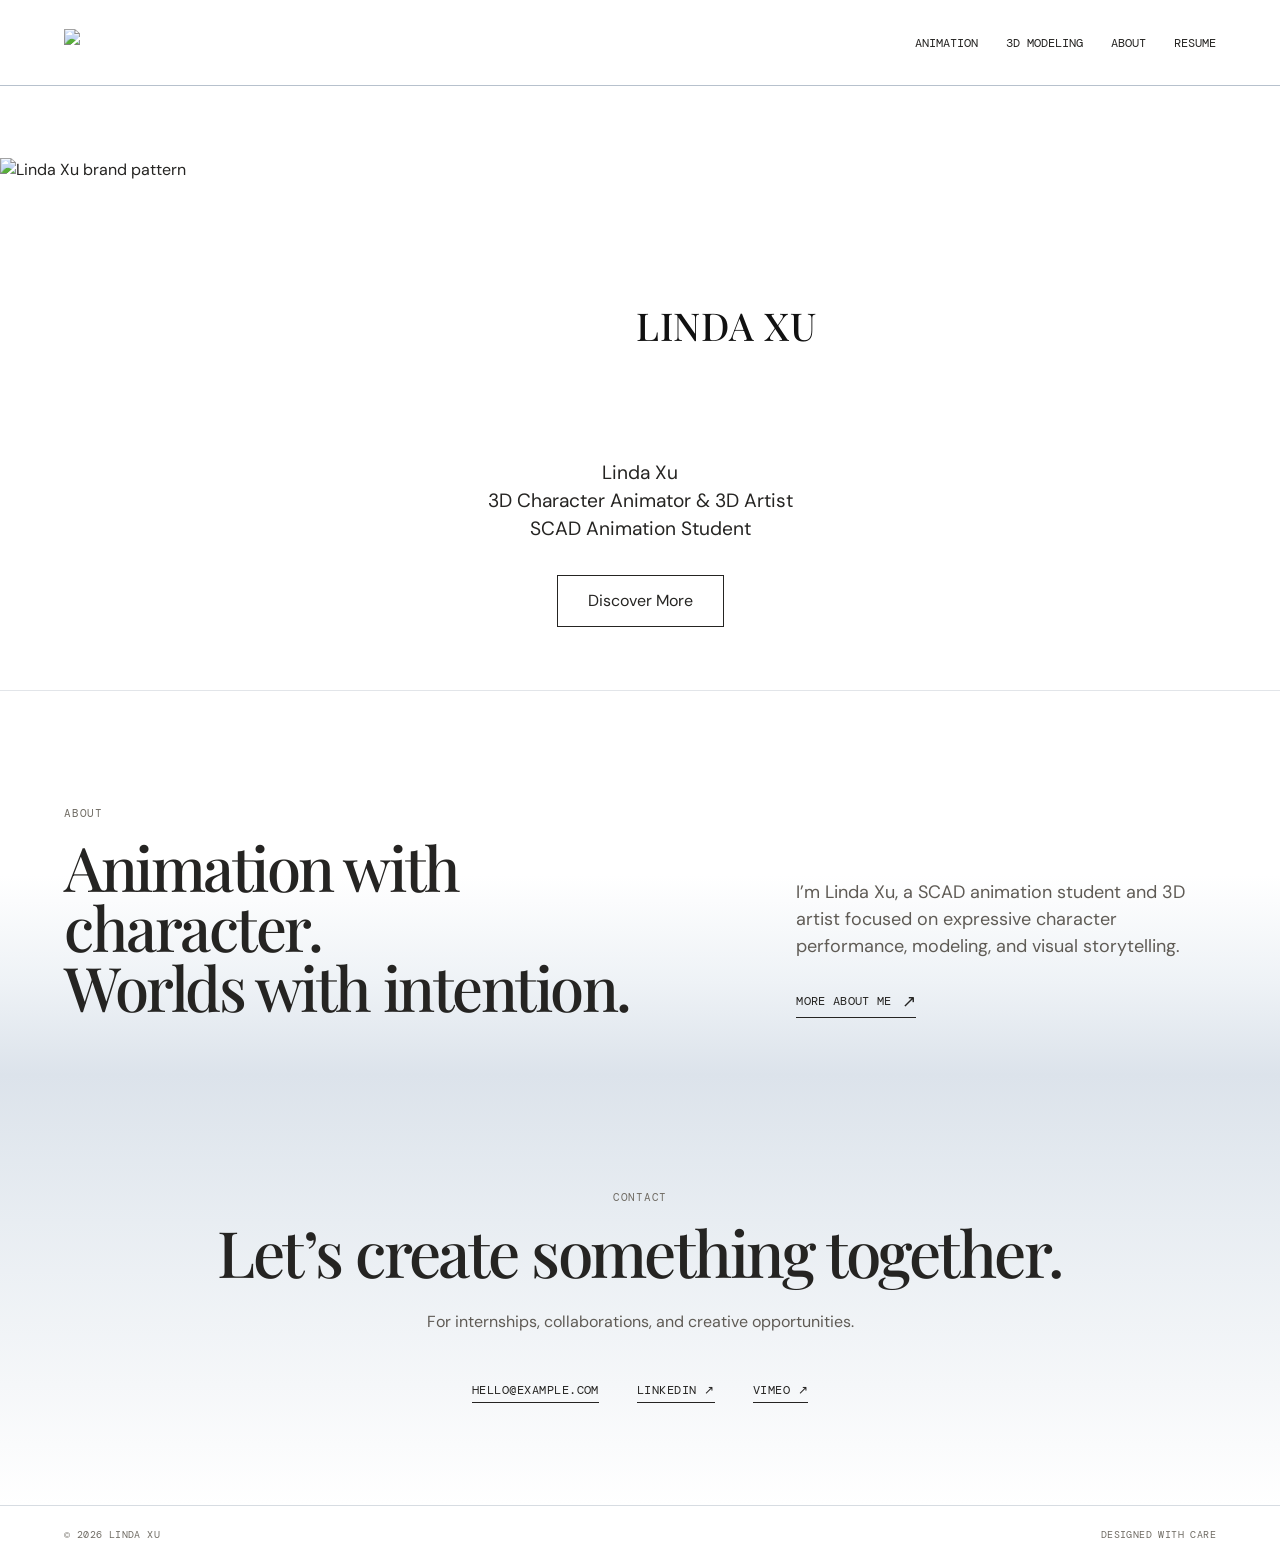
==== index.html @ 7290c29e "Publish portfolio website" ====
<!doctype html>
<html lang="en">
  <head>
    <meta charset="UTF-8" />
    <meta name="viewport" content="width=device-width, initial-scale=1.0" />
    <meta name="description" content="Linda Xu — 3D character animation and modeling portfolio." />
    <title>Linda Xu — Portfolio</title>
    <link rel="preconnect" href="https://fonts.googleapis.com" />
    <link rel="preconnect" href="https://fonts.gstatic.com" crossorigin />
    <link href="https://fonts.googleapis.com/css2?family=DM+Mono:wght@400;500&family=DM+Sans:opsz,wght@9..40,400;9..40,500;9..40,600&family=Playfair+Display:ital,wght@0,500;0,600;1,500&display=swap" rel="stylesheet" />
    <link rel="stylesheet" href="styles.css" />
  </head>
  <body class="home-page">
    <header class="site-header">
      <a class="brand" href="index.html" aria-label="Linda Xu home">
        <span class="logo-slot"><img src="assets/submark.svg" alt="Linda Xu submark" /></span>
      </a>
      <button class="menu-button" aria-label="Open navigation" aria-expanded="false">MENU</button>
      <nav class="site-nav" aria-label="Main navigation">
        <a href="animation.html">Animation</a>
        <a href="modeling.html">3D Modeling</a>
        <a href="about.html">About</a>
        <a href="resume.html">Resume</a>
      </nav>
    </header>

    <main>
      <section class="hero" id="home">
        <div class="hero-banner">
          <img class="hero-pattern" src="assets/linkedin-banner.png" alt="Linda Xu brand pattern" />
          <div class="hero-logo-lockup">
            <img src="assets/primary-logo.svg" alt="Linda Xu primary logo" />
            <span>LINDA XU</span>
          </div>
        </div>
        <div class="hero-introduction">
          <p>Linda Xu</p>
          <p>3D Character Animator &amp; 3D Artist</p>
          <p>SCAD Animation Student</p>
          <a class="hero-button" href="animation.html">Discover More</a>
        </div>
      </section>

      <section class="home-about">
        <p class="eyebrow">ABOUT</p>
        <div class="home-about-grid">
          <h2>Animation with character.<br />Worlds with intention.</h2>
          <div>
            <p>I’m Linda Xu, a SCAD animation student and 3D artist focused on expressive character performance, modeling, and visual storytelling.</p>
            <a class="text-link" href="about.html">More about me <span>↗</span></a>
          </div>
        </div>
      </section>

      <section class="home-contact">
        <p class="eyebrow">CONTACT</p>
        <h2>Let’s create something together.</h2>
        <p class="home-contact-copy">For internships, collaborations, and creative opportunities.</p>
        <div class="home-contact-links">
          <a href="mailto:hello@example.com">hello@example.com</a>
          <a href="#">LinkedIn ↗</a>
          <a href="#">Vimeo ↗</a>
        </div>
      </section>

      <section class="reel-section" id="animation">
        <div class="section-heading">
          <p class="eyebrow">01 / ANIMATION</p>
          <h2>Character Animation</h2>
          <p>Performance-driven work: weight, personality, timing, and clear visual storytelling.</p>
        </div>
        <a class="reel-placeholder placeholder" href="#" aria-label="Demo reel placeholder">
          <span class="play">▶</span>
          <div><strong>DEMO REEL — 00:00</strong><small>Video embed/link goes here</small></div>
        </a>
        <div class="project-grid">
          <article class="project-card">
            <a href="#animation-project-1" class="thumb placeholder"><span>PROJECT THUMBNAIL</span><small>16:9 image or video still</small></a>
            <p class="project-number">01</p><h3>Run Through Environment</h3><p>Character Animation · 2026</p>
          </article>
          <article class="project-card">
            <a href="#animation-project-2" class="thumb placeholder"><span>PROJECT THUMBNAIL</span><small>16:9 image or video still</small></a>
            <p class="project-number">02</p><h3>Heavy Object</h3><p>Character Animation · 2026</p>
          </article>
          <article class="project-card">
            <a href="#animation-project-3" class="thumb placeholder"><span>PROJECT THUMBNAIL</span><small>16:9 image or video still</small></a>
            <p class="project-number">03</p><h3>Ostrich</h3><p>Character Animation · 2026</p>
          </article>
        </div>
        <a class="text-link all-work" href="#animation-project-1">View animation work <span>↘</span></a>
      </section>

      <section class="modeling-section" id="modeling">
        <div class="section-heading split-heading">
          <div><p class="eyebrow">02 / 3D MODELING</p><h2>World building,<br /><em>with intention.</em></h2></div>
          <p>Environment and prop work developed from form through texture, lighting, and final render.</p>
        </div>
        <div class="feature-project">
          <a href="#modeling-project-1" class="feature-image placeholder"><span>FEATURE PROJECT IMAGE</span><small>Wide render / environment detail</small></a>
          <div class="feature-copy"><p class="project-number">01 / MODELING</p><h3>Interior Environment</h3><p>One featured project gets a larger moment here, with room for a concise concept note and direct case-study link.</p><a class="text-link" href="#modeling-project-1">View project <span>↘</span></a></div>
        </div>
        <div class="project-grid two-up">
          <article class="project-card"><a href="#modeling-project-2" class="thumb placeholder"><span>PROJECT THUMBNAIL</span></a><p class="project-number">02</p><h3>Project Title</h3><p>Modeling · 2026</p></article>
          <article class="project-card"><a href="#modeling-project-3" class="thumb placeholder"><span>PROJECT THUMBNAIL</span></a><p class="project-number">03</p><h3>Project Title</h3><p>Modeling · 2026</p></article>
        </div>
      </section>

      <section class="project-template" id="animation-project-1">
        <p class="eyebrow">PROJECT DETAIL TEMPLATE</p>
        <h2>Use this space for a project page.</h2>
        <div class="detail-layout">
          <div class="placeholder detail-media"><span>VIDEO / HERO IMAGE</span><small>Embed a Vimeo / YouTube video or replace with an image</small></div>
          <div><p class="project-number">PROJECT TITLE · CATEGORY · YEAR</p><p>Include a short project overview, your role, the tools used, and the creative question you were exploring.</p><dl><div><dt>Role</dt><dd>Animator / Modeler</dd></div><div><dt>Tools</dt><dd>Maya, Blender, Adobe Suite</dd></div><div><dt>Focus</dt><dd>Timing, weight, environment</dd></div></dl></div>
        </div>
        <div class="detail-gallery"><div class="placeholder"><span>DETAIL IMAGE 01</span></div><div class="placeholder"><span>DETAIL IMAGE 02</span></div><div class="placeholder"><span>DETAIL IMAGE 03</span></div></div>
        <p class="template-note">Duplicate this section (or turn it into a separate page later) for each project. The card links above are already ready to point to each project.</p>
      </section>

      <section class="about-section" id="about">
        <div class="about-image placeholder"><span>PORTRAIT / STUDIO IMAGE</span><small>Optional: image, illustration, or pattern</small></div>
        <div><p class="eyebrow">03 / ABOUT</p><h2>Hi, I’m Linda.</h2><p class="large-copy">I’m a 3D artist interested in expressive character performance and carefully built spaces.</p><p>This is a placeholder for a concise bio: what you make, what excites you, your program or location, and the kinds of opportunities you’re looking for.</p><a class="text-link" href="mailto:hello@example.com">Say hello <span>↗</span></a></div>
      </section>

      <section class="resume-section" id="resume">
        <p class="eyebrow">04 / RESUME</p><h2>Let’s work together.</h2>
        <p>Available for character animation, 3D modeling, and creative collaboration opportunities.</p>
        <div class="resume-actions"><a class="button" href="#">ANIMATION RESUME <span>↓</span></a><a class="button button-outline" href="#">MODELING RESUME <span>↓</span></a></div>
        <p class="contact-line"><a href="mailto:hello@example.com">hello@example.com</a> <span>·</span> <a href="#">LinkedIn</a> <span>·</span> <a href="#">Vimeo</a></p>
      </section>
    </main>

    <footer><span>© 2026 LINDA XU</span><span>DESIGNED WITH CARE</span></footer>
    <script src="script.js"></script>
  </body>
</html>
---- styles.css ----
:root { --ink:#252422; --paper:#f6f4ef; --warm:#e7e1d6; --line:#c9c3b7; --accent:#c86142; --brand-blue:#97a4b7; --brand-mist:#e9edf2; }
* { box-sizing:border-box; } html { scroll-behavior:smooth; } body { margin:0; background:var(--paper); color:var(--ink); font:16px/1.5 "DM Sans", Arial,sans-serif; } a { color:inherit; text-decoration:none; } .site-header { height:86px; padding:0 5vw; display:flex; align-items:center; justify-content:space-between; border-bottom:1px solid var(--line); } .brand { display:flex; align-items:center; gap:13px; font:500 12px "DM Mono", monospace; letter-spacing:.13em; } .logo-slot { width:32px; height:32px; display:grid; place-items:center; overflow:hidden; border:1px solid #aab4c0; background:linear-gradient(135deg,#fff 8%,var(--brand-mist) 55%,var(--brand-blue)); font-size:0; letter-spacing:0; position:relative; } .logo-slot::before,.logo-slot::after { content:""; position:absolute; border:1.5px solid var(--ink); border-radius:61% 39% 58% 42% / 42% 60% 40% 58%; transform:rotate(-36deg); } .logo-slot::before { width:14px; height:21px; left:8px; top:4px; } .logo-slot::after { width:7px; height:12px; left:13px; top:10px; border-width:1px; } .site-nav { display:flex; gap:28px; font:12px "DM Mono", monospace; text-transform:uppercase; } .site-nav a:hover,.text-link:hover { color:var(--accent); } .menu-button { display:none; background:none; border:0; font:12px "DM Mono"; }
section { padding:11vw 5vw; } .hero { min-height:calc(100vh - 86px); display:grid; grid-template-columns:1.04fr .96fr; gap:8vw; align-items:center; padding-top:7vw; } .eyebrow,.project-number { margin:0 0 17px; color:#706c64; font:11px "DM Mono",monospace; letter-spacing:.07em; } h1,h2,h3,p { margin-top:0; } h1,h2 { font-family:"Playfair Display", Georgia,serif; font-weight:500; line-height:.98; letter-spacing:-.04em; } h1 { font-size:clamp(4rem,8.6vw,9.6rem); margin-bottom:30px; } h2 { font-size:clamp(2.8rem,5.3vw,6.4rem); margin-bottom:26px; } h3 { font:500 clamp(1.25rem,2vw,1.7rem) "DM Sans"; margin-bottom:6px; } em { font-weight:500; } .intro { max-width:390px; font-size:18px; color:#5f5b55; margin-bottom:31px; } .text-link { display:inline-flex; gap:10px; align-items:center; padding-bottom:5px; border-bottom:1px solid var(--ink); font:12px "DM Mono",monospace; letter-spacing:.03em; text-transform:uppercase; } .text-link span { font-size:17px; } .placeholder { background:var(--warm); border:1px dashed #9e978a; display:flex; flex-direction:column; align-items:center; justify-content:center; gap:8px; color:#6d675d; text-align:center; } .placeholder span { font:11px "DM Mono",monospace; letter-spacing:.07em; } .placeholder small { font-size:12px; max-width:210px; } .hero-art { aspect-ratio:4/5; position:relative; overflow:hidden; background:radial-gradient(ellipse 15% 22% at 23% 19%,transparent 49%,rgba(37,36,34,.9) 50% 53%,transparent 54%),radial-gradient(ellipse 14% 21% at 41% 39%,transparent 48%,rgba(37,36,34,.9) 49% 52%,transparent 53%),radial-gradient(ellipse 15% 23% at 65% 67%,transparent 49%,rgba(37,36,34,.9) 50% 53%,transparent 54%),linear-gradient(135deg,#fff 0%,var(--brand-mist) 43%,var(--brand-blue) 100%); } .hero-art:before { content:""; width:18%; aspect-ratio:1/1.55; border:2px solid var(--ink); border-radius:65% 35% 60% 40% / 43% 61% 39% 57%; transform:rotate(-35deg); position:absolute; left:42%; top:22%; } .hero-art > * { position:relative; background:rgba(246,244,239,.72); padding:8px 12px; }
.reel-section { background:#eee9df; } .section-heading { display:grid; grid-template-columns:1fr 1fr; column-gap:8vw; align-items:end; margin-bottom:55px; } .section-heading .eyebrow { grid-column:1/-1; } .section-heading h2 { margin:0; } .section-heading > p:last-child { max-width:400px; margin:0; color:#5f5b55; } .reel-placeholder { height:min(54vw,650px); background:#3b3935; color:#f4f1eb; border-color:#65615a; position:relative; } .reel-placeholder .play { width:66px; height:66px; display:grid; place-items:center; border:1px solid #f4f1eb; border-radius:100%; font-size:21px; padding-left:4px; } .reel-placeholder div { position:absolute; left:24px; bottom:20px; display:flex; flex-direction:column; align-items:flex-start; text-align:left; font:11px "DM Mono"; letter-spacing:.05em; } .reel-placeholder small { margin-top:5px; color:#c5c0b8; } .project-grid { display:grid; grid-template-columns:repeat(3,1fr); gap:24px; margin-top:36px; } .thumb { aspect-ratio:4/3; transition:transform .2s ease; } .thumb:hover { transform:translateY(-5px); } .project-card .project-number { margin:14px 0 6px; } .project-card > p:last-child { color:#706c64; font-size:14px; } .all-work { margin-top:52px; } .modeling-section { background:var(--paper); } .split-heading { grid-template-columns:1.4fr .6fr; } .split-heading h2 { margin:0; } .feature-project { display:grid; grid-template-columns:1.45fr .55fr; gap:5vw; align-items:center; } .feature-image { aspect-ratio:16/10; } .feature-copy p:not(.project-number) { color:#5f5b55; margin-bottom:25px; } .two-up { grid-template-columns:repeat(2,1fr); max-width:72%; margin-left:auto; }
.project-template { background:#ded7ca; } .detail-layout { display:grid; grid-template-columns:1.2fr .8fr; gap:6vw; align-items:start; margin-top:50px; } .detail-media { aspect-ratio:4/3; } dl { border-top:1px solid #989084; margin:34px 0 0; } dl div { display:grid; grid-template-columns:100px 1fr; padding:12px 0; border-bottom:1px solid #989084; } dt { font:11px "DM Mono"; text-transform:uppercase; } dd { margin:0; } .detail-gallery { display:grid; grid-template-columns:repeat(3,1fr); gap:18px; margin-top:18px; } .detail-gallery div { aspect-ratio:1; } .template-note { max-width:620px; color:#625d54; margin:30px 0 0 auto; font-size:13px; }
.about-section { display:grid; grid-template-columns:.82fr 1fr; gap:10vw; align-items:center; } .about-image { aspect-ratio:4/5; } .about-section > div:last-child { max-width:530px; } .large-copy { font:500 25px/1.25 "DM Sans"; } .about-section p:not(.eyebrow) { color:#5f5b55; } .resume-section { text-align:center; background:var(--ink); color:#f7f5f0; } .resume-section h2 { margin-bottom:18px; } .resume-section > p:not(.eyebrow):not(.contact-line) { margin:0 auto 35px; max-width:450px; color:#c9c4bb; } .resume-section .eyebrow { color:#bdb7ad; } .resume-actions { display:flex; justify-content:center; gap:12px; flex-wrap:wrap; } .button { min-width:210px; padding:13px 16px; background:#f7f5f0; color:var(--ink); font:11px "DM Mono"; letter-spacing:.04em; } .button span { padding-left:23px; } .button-outline { background:transparent; color:#f7f5f0; border:1px solid #f7f5f0; } .contact-line { margin-top:65px!important; font:12px "DM Mono"; } .contact-line a { text-decoration:underline; text-underline-offset:4px; } .contact-line span { margin:0 9px; } footer { display:flex; justify-content:space-between; padding:22px 5vw; background:var(--ink); color:#ada79f; border-top:1px solid #4a4844; font:10px "DM Mono"; letter-spacing:.04em; }
@media (max-width:700px) { .site-header { height:68px; } .site-nav { display:none; } .menu-button { display:block; } .site-nav.open { display:flex; position:absolute; z-index:2; top:68px; left:0; right:0; padding:25px 5vw; background:var(--paper); border-bottom:1px solid var(--line); flex-direction:column; } section { padding:19vw 5vw; } .hero,.section-heading,.feature-project,.detail-layout,.about-section { grid-template-columns:1fr; gap:35px; } .hero { min-height:auto; padding-top:15vw; } .hero-art { order:-1; } h1 { font-size:18vw; } .section-heading h2 { margin-bottom:10px; } .project-grid { grid-template-columns:1fr; } .two-up { max-width:none; margin-left:0; } .feature-copy { max-width:420px; } .detail-gallery { grid-template-columns:1fr; } footer { flex-direction:column; gap:9px; } }

/* The pale gray-blue field and organic submark mirror the existing Wix branding. */
:root { --paper:#e9edf2; --warm:#dce3eb; --line:#b7c1cd; }
.site-header { background:rgba(233,237,242,.9); }
.logo-slot { width:116px; height:42px; border:0; background:none; position:static; }
.logo-slot::before,.logo-slot::after { content:none; }
.logo-slot img { width:100%; height:100%; object-fit:contain; display:block; }
.reel-section { background:#dce3eb; }

/* Home follows the original Wix composition. */
:root { --paper:#fff; }
body { background:#fff; }
.site-header { background:rgba(255,255,255,.95); }
.logo-slot { width:82px; height:28px; }
.hero { min-height:auto; display:block; padding:8vh 0 7vh; background:#fff; }
.hero-banner { width:100%; position:relative; overflow:hidden; }
.hero-pattern { width:100%; height:auto; min-height:250px; object-fit:cover; display:block; }
.hero-logo-lockup { position:absolute; left:50%; top:50%; display:flex; width:max-content; align-items:center; gap:0; padding:0; color:#111; transform:translate(calc(-50% - clamp(18px,3vw,45px)),-50%); }
.hero-logo-lockup img { width:clamp(245px,27vw,410px); height:clamp(245px,27vw,410px); object-fit:contain; }
.hero-logo-lockup span { margin-left:clamp(-125px,-7.5vw,-70px); transform:translateY(clamp(28px,3.3vw,49px)); font:500 clamp(1.5rem,3vw,3.2rem)/1 "Playfair Display",Georgia,serif; letter-spacing:.025em; white-space:nowrap; }
.hero-introduction { margin:clamp(38px,4vw,62px) auto 0; padding:0 24px; text-align:center; }
.hero-introduction p { margin:0; font-size:clamp(1rem,1.5vw,1.35rem); line-height:1.45; }
.hero-button { display:inline-block; margin-top:32px; padding:13px 30px; border:1px solid var(--ink); font-size:16px; transition:.2s ease; }
.hero-button:hover { background:var(--ink); color:#fff; }
.reel-section { background:linear-gradient(to bottom,#fff 0%,#edf1f5 20%,#dce3eb 58%,#cbd5e1 100%); padding-top:8vw; scroll-margin-top:86px; }
.modeling-section { background:#cbd5e1; }
.project-template { background:linear-gradient(to bottom,#cbd5e1 0%,#dce3eb 38%,#eef2f6 72%,#fff 100%); }
.about-section { background:#fff; }
.resume-section { background:#fff; color:var(--ink); }
.resume-section .eyebrow { color:#706c64; }
.resume-section > p:not(.eyebrow):not(.contact-line) { color:#5f5b55; }
.resume-section .button { background:var(--ink); color:#fff; }
.resume-section .button-outline { background:transparent; color:var(--ink); border-color:var(--ink); }
footer { background:#fff; color:#706c64; border-top-color:#d7dce2; }

@media (max-width:700px) {
  .logo-slot { width:68px; height:24px; }
  .hero { padding:7vh 0 6vh; }
  .hero-pattern { min-height:190px; }
  .hero-logo-lockup { gap:0; padding:0; }
  .hero-logo-lockup img { width:175px; height:175px; }
  .hero-logo-lockup span { margin-left:-55px; margin-bottom:0; transform:translateY(19px); font-size:1.3rem; }
  .hero-introduction { margin-top:36px; }
  .hero-button { margin-top:28px; }
}

/* Multi-page navigation and page shells. */
.home-page main > section:not(.hero):not(.home-about):not(.home-contact) { display:none; }
.site-nav a.active { color:var(--accent); }
.page-opening { min-height:calc(100vh - 86px); }
.animation-page { background:#cbd5e1; }
.modeling-page { background:#cbd5e1; }
.about-page,.resume-page { background:#fff; }
.about-page .about-section,.resume-page .resume-section { min-height:calc(100vh - 130px); }

/* Home introduction and contact. */
.home-about { padding-top:9vw; padding-bottom:4.5vw; background:linear-gradient(to bottom,#fff 0%,#fff 48%,#eef2f6 76%,#dce3eb 100%); border-top:1px solid #e2e5e9; }
.home-about-grid { display:grid; grid-template-columns:1.2fr .8fr; gap:8vw; align-items:end; }
.home-about-grid h2 { margin:0; font-size:clamp(2.5rem,4.8vw,5.8rem); }
.home-about-grid > div { max-width:460px; }
.home-about-grid > div > p { color:#5f5b55; font-size:18px; margin-bottom:28px; }
.home-contact { margin:0; padding:9vw 5vw 8vw; text-align:center; background:linear-gradient(to bottom,#dce3eb 0%,#e8edf2 34%,#f5f7f9 72%,#fff 100%); border:0; }
.home-contact h2 { max-width:920px; margin-left:auto; margin-right:auto; font-size:clamp(2.8rem,5vw,5.6rem); }
.home-contact-copy { color:#5f5b55; font-size:16px; }
.home-contact-links { display:flex; justify-content:center; gap:38px; margin-top:48px; font:12px "DM Mono",monospace; letter-spacing:.04em; text-transform:uppercase; }
.home-contact-links a { border-bottom:1px solid currentColor; padding-bottom:4px; }

/* Separate page color flow. */
.modeling-page .modeling-section { background:linear-gradient(to bottom,#fff 0%,#edf1f5 24%,#dce3eb 62%,#cbd5e1 100%); }

/* Replace each resume slot with an embedded PDF or linked preview later. */
.resume-page .resume-section { text-align:left; }
.resume-page .resume-section > .eyebrow,.resume-page .resume-section > h2,.resume-page .resume-section > p { text-align:center; }
.resume-document-grid { display:grid; grid-template-columns:repeat(2,minmax(0,1fr)); gap:28px; margin:70px auto 0; max-width:1200px; }
.resume-document-card { min-width:0; }
.resume-document-slot { aspect-ratio:8.5/11; display:flex; flex-direction:column; align-items:center; justify-content:center; gap:9px; background:#eef1f4; border:1px dashed #9aa5b2; color:#6c7480; }
.resume-document-slot span { font:12px "DM Mono",monospace; letter-spacing:.07em; }
.resume-document-slot small { font-size:13px; }
.resume-document-info { display:flex; align-items:flex-end; justify-content:space-between; gap:20px; padding-top:18px; }
.resume-document-info .project-number { margin-bottom:5px; }
.resume-document-info h3 { margin:0; }
.resume-document-info .button { min-width:190px; text-align:center; }
.resume-page .contact-line { text-align:center!important; }
.feature-video { aspect-ratio:16/9; overflow:hidden; background:#252422; }
.feature-video video { width:100%; height:100%; display:block; object-fit:contain; }
.resume-switcher { display:flex; justify-content:center; gap:10px; margin:58px auto 34px; }
.resume-tab { min-width:220px; padding:14px 22px; border:1px solid var(--ink); background:#fff; color:var(--ink); font:11px "DM Mono",monospace; letter-spacing:.04em; text-transform:uppercase; cursor:pointer; }
.resume-tab.active { background:var(--ink); color:#fff; }
.resume-viewer { width:min(620px,100%); margin:0 auto; }
.resume-panel[hidden] { display:none; }
.resume-panel .resume-document-slot { width:min(100%,540px); margin:0 auto; }
.resume-panel .resume-document-info { width:min(100%,540px); margin:0 auto; }

@media (max-width:700px) {
  .home-about-grid,.resume-document-grid { grid-template-columns:1fr; }
  .home-contact-links { flex-direction:column; align-items:center; gap:18px; }
  .home-contact { margin:0; padding:15vw 5vw 13vw; }
  .resume-document-info { align-items:flex-start; flex-direction:column; }
  .resume-switcher { flex-direction:column; }
  .resume-tab { width:100%; }
}
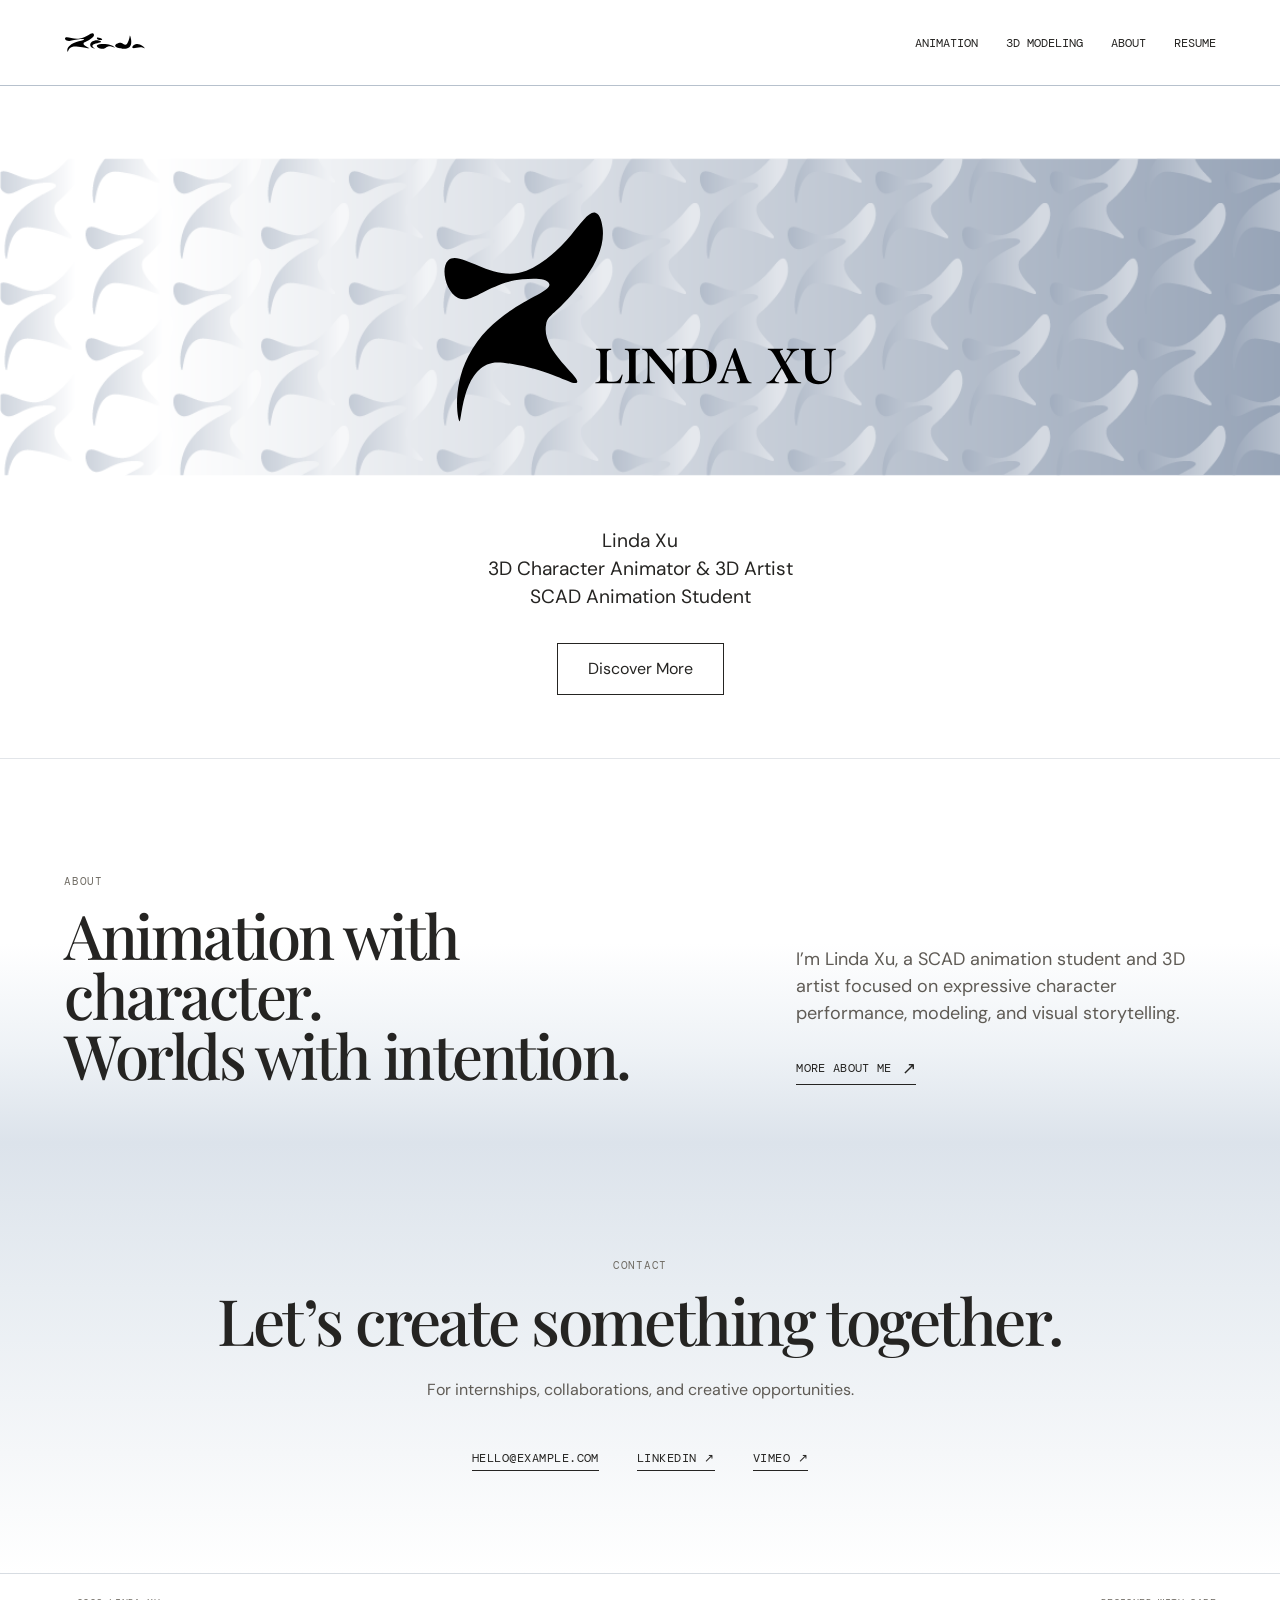
==== commit aeb9f85d: "Replace homepage logo lockup" ====
--- a/index.html
+++ b/index.html
@@ -29,8 +29,7 @@
         <div class="hero-banner">
           <img class="hero-pattern" src="assets/linkedin-banner.png" alt="Linda Xu brand pattern" />
           <div class="hero-logo-lockup">
-            <img src="assets/primary-logo.svg" alt="Linda Xu primary logo" />
-            <span>LINDA XU</span>
+            <img src="assets/home-logo.svg" alt="Linda Xu logo" />
           </div>
         </div>
         <div class="hero-introduction">
--- a/styles.css
+++ b/styles.css
@@ -22,9 +22,8 @@
 .hero { min-height:auto; display:block; padding:8vh 0 7vh; background:#fff; }
 .hero-banner { width:100%; position:relative; overflow:hidden; }
 .hero-pattern { width:100%; height:auto; min-height:250px; object-fit:cover; display:block; }
-.hero-logo-lockup { position:absolute; left:50%; top:50%; display:flex; width:max-content; align-items:center; gap:0; padding:0; color:#111; transform:translate(calc(-50% - clamp(18px,3vw,45px)),-50%); }
-.hero-logo-lockup img { width:clamp(245px,27vw,410px); height:clamp(245px,27vw,410px); object-fit:contain; }
-.hero-logo-lockup span { margin-left:clamp(-125px,-7.5vw,-70px); transform:translateY(clamp(28px,3.3vw,49px)); font:500 clamp(1.5rem,3vw,3.2rem)/1 "Playfair Display",Georgia,serif; letter-spacing:.025em; white-space:nowrap; }
+.hero-logo-lockup { position:absolute; inset:0; display:flex; align-items:center; justify-content:center; padding:clamp(14px,2vw,30px); }
+.hero-logo-lockup img { width:min(82vw,900px); height:100%; object-fit:contain; }
 .hero-introduction { margin:clamp(38px,4vw,62px) auto 0; padding:0 24px; text-align:center; }
 .hero-introduction p { margin:0; font-size:clamp(1rem,1.5vw,1.35rem); line-height:1.45; }
 .hero-button { display:inline-block; margin-top:32px; padding:13px 30px; border:1px solid var(--ink); font-size:16px; transition:.2s ease; }
@@ -44,9 +43,8 @@
   .logo-slot { width:68px; height:24px; }
   .hero { padding:7vh 0 6vh; }
   .hero-pattern { min-height:190px; }
-  .hero-logo-lockup { gap:0; padding:0; }
-  .hero-logo-lockup img { width:175px; height:175px; }
-  .hero-logo-lockup span { margin-left:-55px; margin-bottom:0; transform:translateY(19px); font-size:1.3rem; }
+  .hero-logo-lockup { padding:10px; }
+  .hero-logo-lockup img { width:min(96vw,560px); height:100%; }
   .hero-introduction { margin-top:36px; }
   .hero-button { margin-top:28px; }
 }
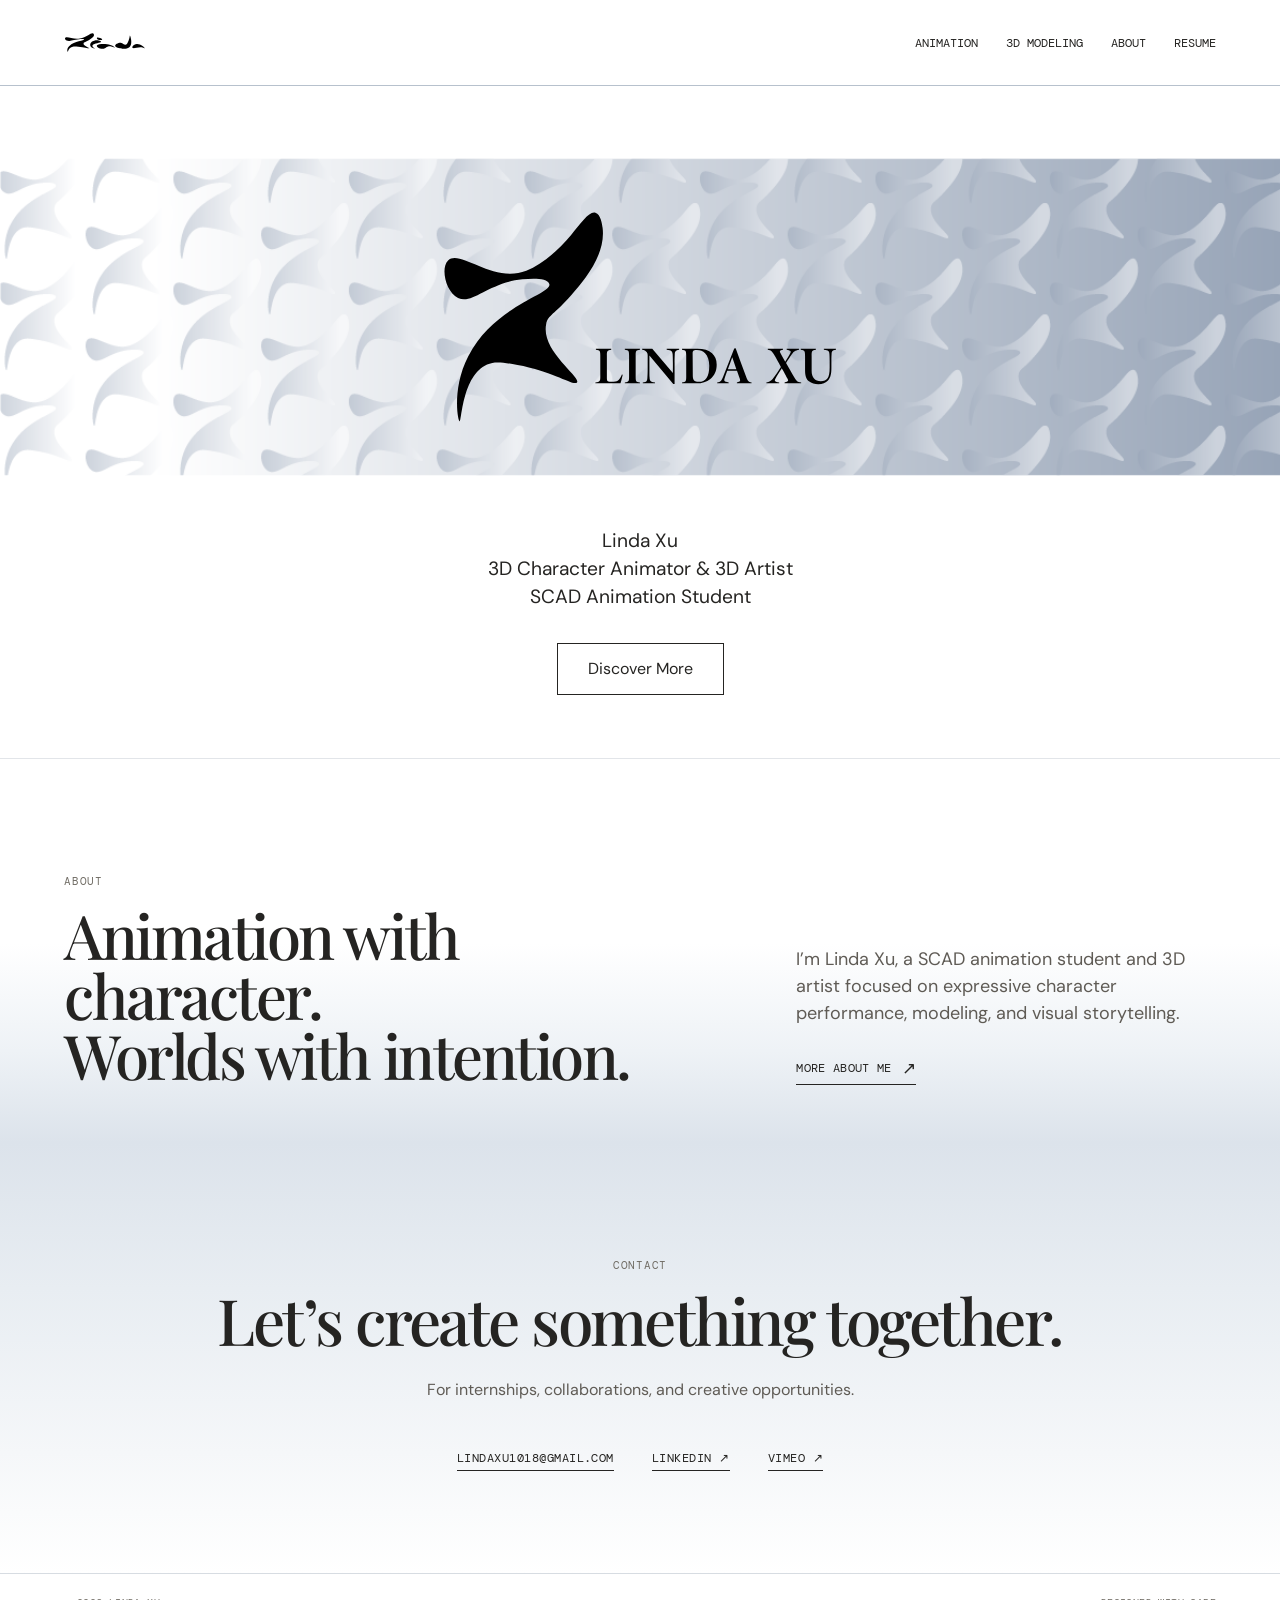
==== commit f9e2fc4f: "Update contact details and Modeling page" ====
--- a/index.html
+++ b/index.html
@@ -56,8 +56,8 @@
         <h2>Let’s create something together.</h2>
         <p class="home-contact-copy">For internships, collaborations, and creative opportunities.</p>
         <div class="home-contact-links">
-          <a href="mailto:hello@example.com">hello@example.com</a>
-          <a href="#">LinkedIn ↗</a>
+          <a href="mailto:lindaxu1018@gmail.com">lindaxu1018@gmail.com</a>
+          <a href="https://www.linkedin.com/in/linda-xu-125667327" target="_blank" rel="noopener noreferrer">LinkedIn ↗</a>
           <a href="#">Vimeo ↗</a>
         </div>
       </section>
@@ -117,14 +117,14 @@
 
       <section class="about-section" id="about">
         <div class="about-image placeholder"><span>PORTRAIT / STUDIO IMAGE</span><small>Optional: image, illustration, or pattern</small></div>
-        <div><p class="eyebrow">03 / ABOUT</p><h2>Hi, I’m Linda.</h2><p class="large-copy">I’m a 3D artist interested in expressive character performance and carefully built spaces.</p><p>This is a placeholder for a concise bio: what you make, what excites you, your program or location, and the kinds of opportunities you’re looking for.</p><a class="text-link" href="mailto:hello@example.com">Say hello <span>↗</span></a></div>
+        <div><p class="eyebrow">03 / ABOUT</p><h2>Hi, I’m Linda.</h2><p class="large-copy">I’m a 3D artist interested in expressive character performance and carefully built spaces.</p><p>This is a placeholder for a concise bio: what you make, what excites you, your program or location, and the kinds of opportunities you’re looking for.</p><a class="text-link" href="mailto:lindaxu1018@gmail.com">Say hello <span>↗</span></a></div>
       </section>
 
       <section class="resume-section" id="resume">
         <p class="eyebrow">04 / RESUME</p><h2>Let’s work together.</h2>
         <p>Available for character animation, 3D modeling, and creative collaboration opportunities.</p>
         <div class="resume-actions"><a class="button" href="#">ANIMATION RESUME <span>↓</span></a><a class="button button-outline" href="#">MODELING RESUME <span>↓</span></a></div>
-        <p class="contact-line"><a href="mailto:hello@example.com">hello@example.com</a> <span>·</span> <a href="#">LinkedIn</a> <span>·</span> <a href="#">Vimeo</a></p>
+        <p class="contact-line"><a href="mailto:lindaxu1018@gmail.com">lindaxu1018@gmail.com</a> <span>·</span> <a href="https://www.linkedin.com/in/linda-xu-125667327" target="_blank" rel="noopener noreferrer">LinkedIn</a> <span>·</span> <a href="#">Vimeo</a></p>
       </section>
     </main>
 
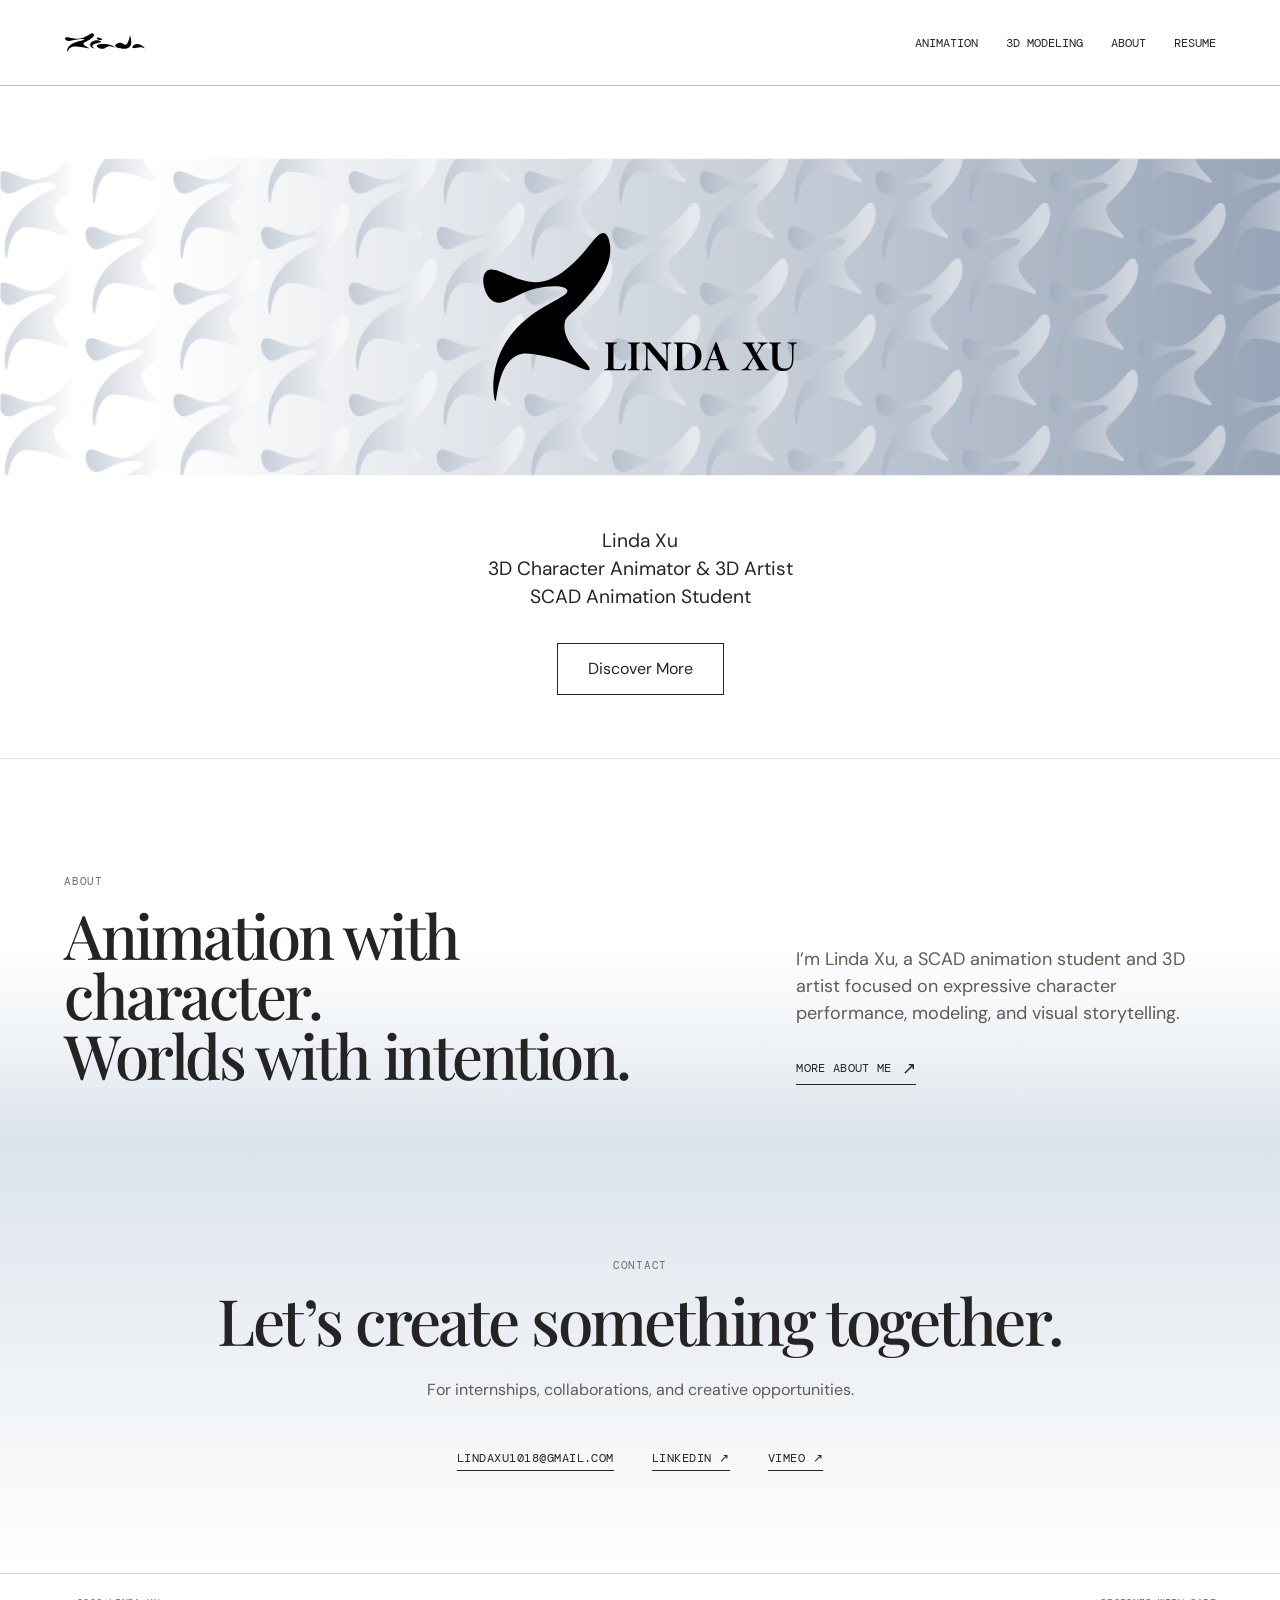
==== commit 559b3af9: "Refresh stylesheet cache for homepage and resumes" ====
--- a/index.html
+++ b/index.html
@@ -8,7 +8,7 @@
     <link rel="preconnect" href="https://fonts.googleapis.com" />
     <link rel="preconnect" href="https://fonts.gstatic.com" crossorigin />
     <link href="https://fonts.googleapis.com/css2?family=DM+Mono:wght@400;500&family=DM+Sans:opsz,wght@9..40,400;9..40,500;9..40,600&family=Playfair+Display:ital,wght@0,500;0,600;1,500&display=swap" rel="stylesheet" />
-    <link rel="stylesheet" href="styles.css" />
+    <link rel="stylesheet" href="styles.css?v=20260924-1" />
   </head>
   <body class="home-page">
     <header class="site-header">
--- a/styles.css
+++ b/styles.css
@@ -23,7 +23,7 @@
 .hero-banner { width:100%; position:relative; overflow:hidden; }
 .hero-pattern { width:100%; height:auto; min-height:250px; object-fit:cover; display:block; }
 .hero-logo-lockup { position:absolute; inset:0; display:flex; align-items:center; justify-content:center; padding:clamp(14px,2vw,30px); }
-.hero-logo-lockup img { width:min(82vw,900px); height:100%; object-fit:contain; }
+.hero-logo-lockup img { width:min(35vw,380px); height:100%; object-fit:contain; }
 .hero-introduction { margin:clamp(38px,4vw,62px) auto 0; padding:0 24px; text-align:center; }
 .hero-introduction p { margin:0; font-size:clamp(1rem,1.5vw,1.35rem); line-height:1.45; }
 .hero-button { display:inline-block; margin-top:32px; padding:13px 30px; border:1px solid var(--ink); font-size:16px; transition:.2s ease; }
@@ -44,7 +44,7 @@
   .hero { padding:7vh 0 6vh; }
   .hero-pattern { min-height:190px; }
   .hero-logo-lockup { padding:10px; }
-  .hero-logo-lockup img { width:min(96vw,560px); height:100%; }
+  .hero-logo-lockup img { width:min(42vw,240px); height:100%; }
   .hero-introduction { margin-top:36px; }
   .hero-button { margin-top:28px; }
 }
@@ -78,9 +78,11 @@
 .resume-page .resume-section > .eyebrow,.resume-page .resume-section > h2,.resume-page .resume-section > p { text-align:center; }
 .resume-document-grid { display:grid; grid-template-columns:repeat(2,minmax(0,1fr)); gap:28px; margin:70px auto 0; max-width:1200px; }
 .resume-document-card { min-width:0; }
-.resume-document-slot { aspect-ratio:8.5/11; display:flex; flex-direction:column; align-items:center; justify-content:center; gap:9px; background:#eef1f4; border:1px dashed #9aa5b2; color:#6c7480; }
+.resume-document-slot { aspect-ratio:8.5/11; display:flex; flex-direction:column; align-items:center; justify-content:center; gap:9px; overflow:hidden; background:#eef1f4; border:1px solid #c5ccd5; color:#6c7480; }
 .resume-document-slot span { font:12px "DM Mono",monospace; letter-spacing:.07em; }
 .resume-document-slot small { font-size:13px; }
+.resume-preview { width:100%; height:100%; display:block; background:#fff; }
+.resume-preview img { width:100%; height:100%; display:block; object-fit:contain; }
 .resume-document-info { display:flex; align-items:flex-end; justify-content:space-between; gap:20px; padding-top:18px; }
 .resume-document-info .project-number { margin-bottom:5px; }
 .resume-document-info h3 { margin:0; }
@@ -104,3 +106,5 @@
   .resume-switcher { flex-direction:column; }
   .resume-tab { width:100%; }
 }
+
+/* Deployment refresh: homepage lockup sizing updated. */
